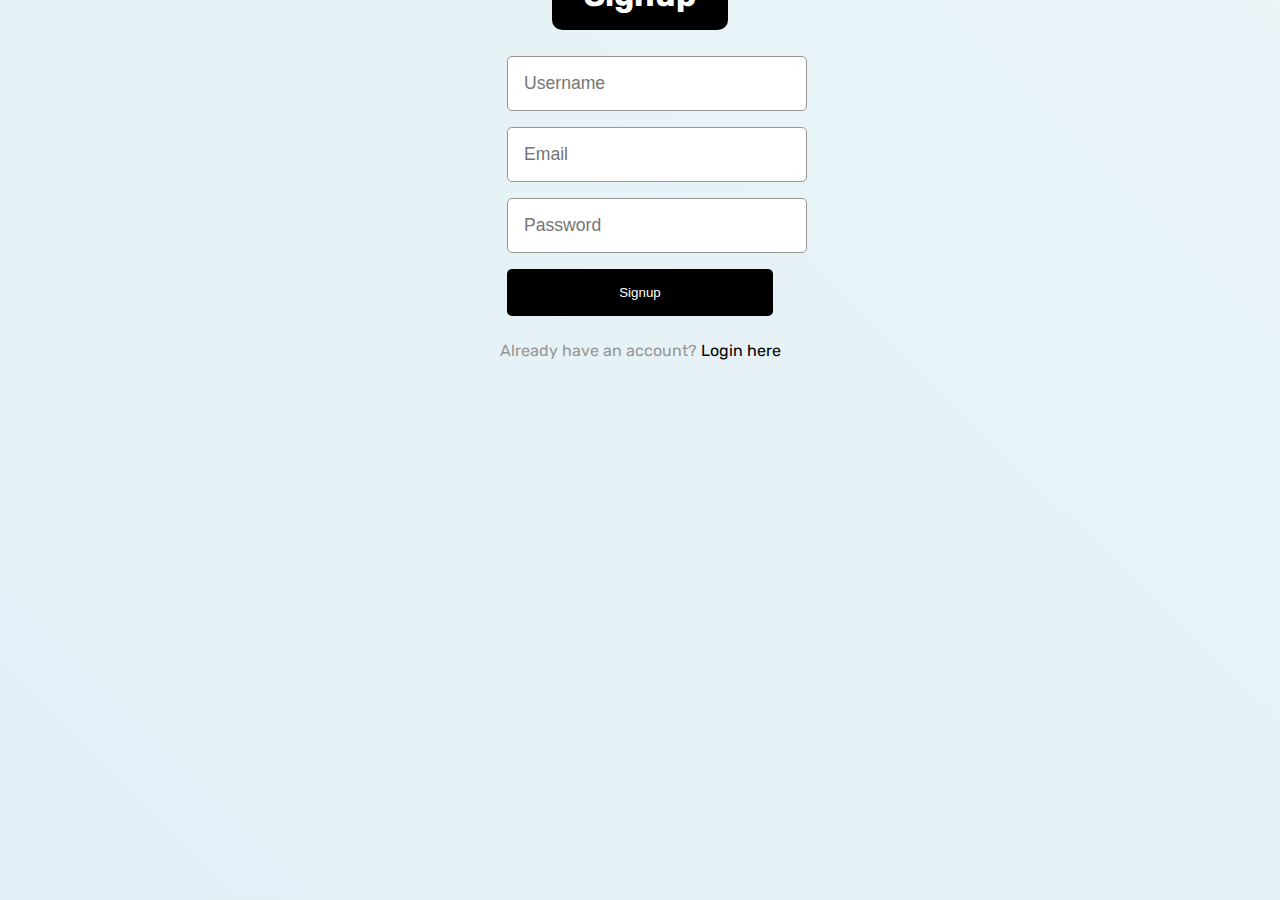
==== signup.html @ 4f63de5c "Initial commit of IPCAPTURE project" ====
<!DOCTYPE html>
<html lang="en">
<head>
  <meta charset="UTF-8">
  <meta name="description" content="Signup Page">
  <meta name="keywords" content="Signup">
  <meta name="viewport" content="width=device-width, initial-scale=1.0">
  <link rel="stylesheet" href="styles.css">
  <title>Signup</title>
</head>
<body>
  <main class="main-container">
    <section class="header-section">
      <div class="title-box">
        <h1>Signup</h1>
      </div>
      <form method="post" class="signup-form">
        <input type="text" placeholder="Username" required class="input-field username-field">
        <input type="email" placeholder="Email" required class="input-field email-field">
        <input type="password" placeholder="Password" required class="input-field password-field">
        <button type="submit" class="submit-btn">Signup</button>
      </form>
      <p>Already have an account? <a href="login.html">Login here</a></p>
    </section>
  </main>
  <script type="module" src="signup.js"></script>
</body>
</html>
---- styles.css ----
@import url("https://fonts.googleapis.com/css2?family=Rubik:wght@400;500;700&display=swap");

:root {
  --body-font: "Rubik", sans-serif;
  --white: rgb(255, 255, 255);
  --black: rgb(0, 0, 0);
  --very-dark-gray: hsl(0, 0%, 17%);
  --dark-gray: hsl(0, 0%, 59%);
}

* {
  margin: 0;
  padding: 0;
}

body {
  min-height: 100vh;
  -ms-overflow-style: none;
  scrollbar-width: none;
  overflow-y: scroll;
  box-sizing: border-box;
  font-family: var(--body-font);
  background: linear-gradient(45deg, #d4eaf4, #fcfcfa);
  background-size: 400% 400%;
  animation: gradientAnimation 15s ease infinite;
}

body::-webkit-scrollbar {
  display: none;
}

@keyframes gradientAnimation {
  0% { background-position: 0% 0%; }
  50% { background-position: 100% 100%; }
  100% { background-position: 0% 0%; }
}

.main-container {
  width: 100%;
  display: flex;
  flex-direction: column;
  justify-content: center;
  align-items: center;
  gap: 2rem;
}

.header-section {
  position: relative;
  width: 100%;
  background-image: url("images/pattern-bg.png");
  background-position: center;
  background-repeat: no-repeat;
  background-size: cover;
  text-align: center;
  display: flex;
  flex-direction: column;
  justify-content: center;
  align-items: center;
  gap: 1.6rem;
  height: 20rem;
}

.title-box {
  background-color: var(--black);
  padding: 1rem 2rem;
  border-radius: 10px;
  display: inline-block;
  animation: fadeIn 2s ease-out;
}

@keyframes fadeIn {
  from { opacity: 0; transform: translateY(-20px); }
  to { opacity: 1; transform: translateY(0); }
}

.title-box h1 {
  font-size: 2rem;
  color: var(--white);
  margin: 0;
  font-weight: 700;
}

.search-form {
  position: relative;
  display: flex;
  flex-direction: row;
  justify-content: center;
  margin-bottom: 1rem;
}

.input-field {
  cursor: text;
  width: 80%;
  max-width: 29rem;
  border-color: transparent;
  border-radius: 15px 0 0 15px;
  padding: 1.1rem;
  font-size: 18px;
  font-weight: 400;
  transition: border-color 0.3s ease, box-shadow 0.3s ease;
}

.input-field::placeholder {
  font-size: 1.1rem;
}

.input-field:focus {
  border-color: #837857;
  box-shadow: 0 0 10px rgba(255, 191, 0, 0.5);
  outline: none;
}

.submit-btn {
  border-color: transparent;
  background-color: var(--black);
  padding: 1rem;
  border-radius: 0 15px 15px 0;
  cursor: pointer;
  transition: background-color 0.3s ease, transform 0.3s ease;
}

.submit-btn:hover {
  background-color: var(--very-dark-gray);
  transform: scale(1.05);
}

.fa-angle-right {
  font-size: 1.5rem;
  color: var(--white);
}

.data-section {
  position: relative;
  z-index: 1;
  display: flex;
  flex-direction: column;
  background-color: var(--white);
  border-radius: 15px;
  width: 80%;
  justify-items: center;
  text-align: center;
  gap: 1.5rem;
  padding: 1rem;
  line-height: 1.6rem;
  box-shadow: 0px 2px 20px 0px #00000038;
}

.data-section h2 {
  color: var(--dark-gray);
  font-size: 0.8rem;
  text-transform: uppercase;
}

.data-section p {
  color: var(--very-dark-gray);
  font-size: 3vw;
  font-weight: 700;
}

.share-buttons {
  position: absolute;
  top: 2rem;
  right: 2rem;
  display: flex;
  flex-direction: column;
  z-index: 999;
}

.whatsapp-share-btn,
.gmail-share-btn {
  cursor: pointer;
  border: none;
  background: none;
  color: var(--black);
  font-size: 1rem;
  margin-bottom: 1rem;
}

.whatsapp-share-btn:hover,
.gmail-share-btn:hover {
  text-decoration: underline;
}

.map-section {
  position: relative;
  width: 100%;
  height: 40rem;
  z-index: 0;
}

#map {
  height: 100%;
}

@media (hover: hover) {
  .submit-btn:hover {
    transition: all ease-in-out 0.3s;
    background-color: var(--very-dark-gray);
  }
}

.login-container {
  display: flex;
  justify-content: center;
  align-items: center;
  height: 100vh;
  background-color: var(--very-dark-gray);
}

.login-box {
  background-color: var(--white);
  padding: 2rem;
  border-radius: 10px;
  box-shadow: 0px 2px 20px 0px #00000038;
  text-align: center;
}

.login-box h1 {
  font-size: 2rem;
  color: var(--very-dark-gray);
  margin-bottom: 1.5rem;
}

.login-form {
  display: flex;
  flex-direction: column;
  gap: 1rem;
}

.login-input {
  padding: 1rem;
  border: 1px solid var(--dark-gray);
  border-radius: 5px;
  transition: border-color 0.3s ease, box-shadow 0.3s ease;
}

.login-input:focus {
  border-color: #FFBF00;
  box-shadow: 0 0 10px rgba(255, 191, 0, 0.5);
  outline: none;
}

.login-submit-btn {
  background-color: var(--black);
  color: var(--white);
  padding: 1rem;
  border: none;
  border-radius: 5px;
  cursor: pointer;
  transition: background-color 0.3s ease, transform 0.3s ease;
}

.login-submit-btn:hover {
  background-color: var(--very-dark-gray);
  transform: scale(1.05);
}

.logout-btn {
  position: absolute;
  top: 1rem;
  right: 1rem;
  background-color: var(--black);
  color: var(--white);
  padding: 0.5rem 1rem;
  border: none;
  border-radius: 5px;
  cursor: pointer;
  transition: background-color 0.3s ease;
}

.logout-btn:hover {
  background-color: var(--very-dark-gray);
}

.signup-form, .login-form {
  display: flex;
  flex-direction: column;
  gap: 1rem;
}

.input-field {
  width: 100%;
  max-width: 29rem;
  border: 1px solid var(--dark-gray);
  border-radius: 5px;
  padding: 1rem;
}

.submit-btn {
  border: none;
  background-color: var(--black);
  color: var(--white);
  padding: 1rem;
  border-radius: 5px;
  cursor: pointer;
  transition: background-color 0.3s ease;
}

p {
  color: var(--dark-gray);
}

p a {
  color: var(--black);
  text-decoration: none;
}

p a:hover {
  text-decoration: underline;
}

/* Loading Spinner */
#preloader {
  position: fixed;
  top: 0;
  left: 0;
  width: 100%;
  height: 100%;
  background: #fff;
  display: flex;
  align-items: center;
  justify-content: center;
}

.spinner {
  border: 8px solid #f3f3f3;
  border-top: 8px solid #FF6F61;
  border-radius: 50%;
  width: 50px;
  height: 50px;
  animation: spin 1s linear infinite;
}

@keyframes spin {
  0% { transform: rotate(0deg); }
  100% { transform: rotate(360deg); }
}
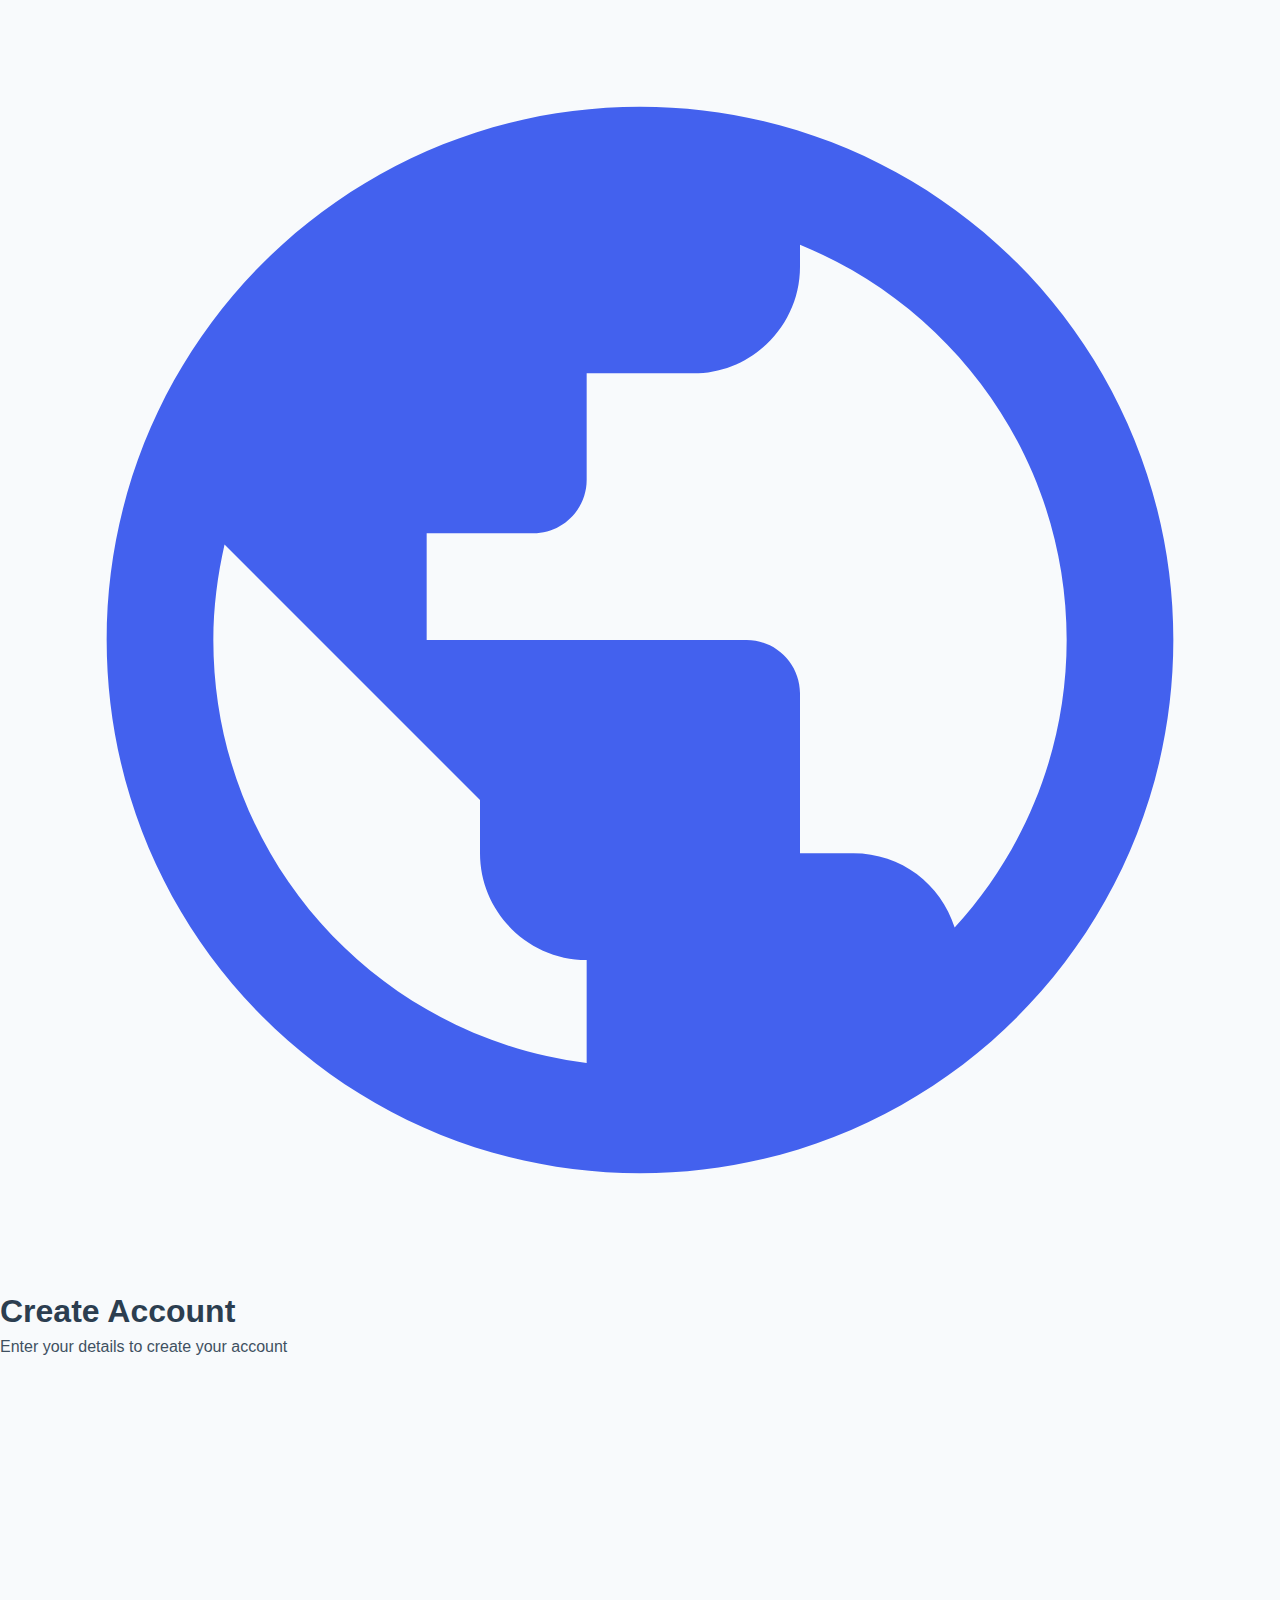
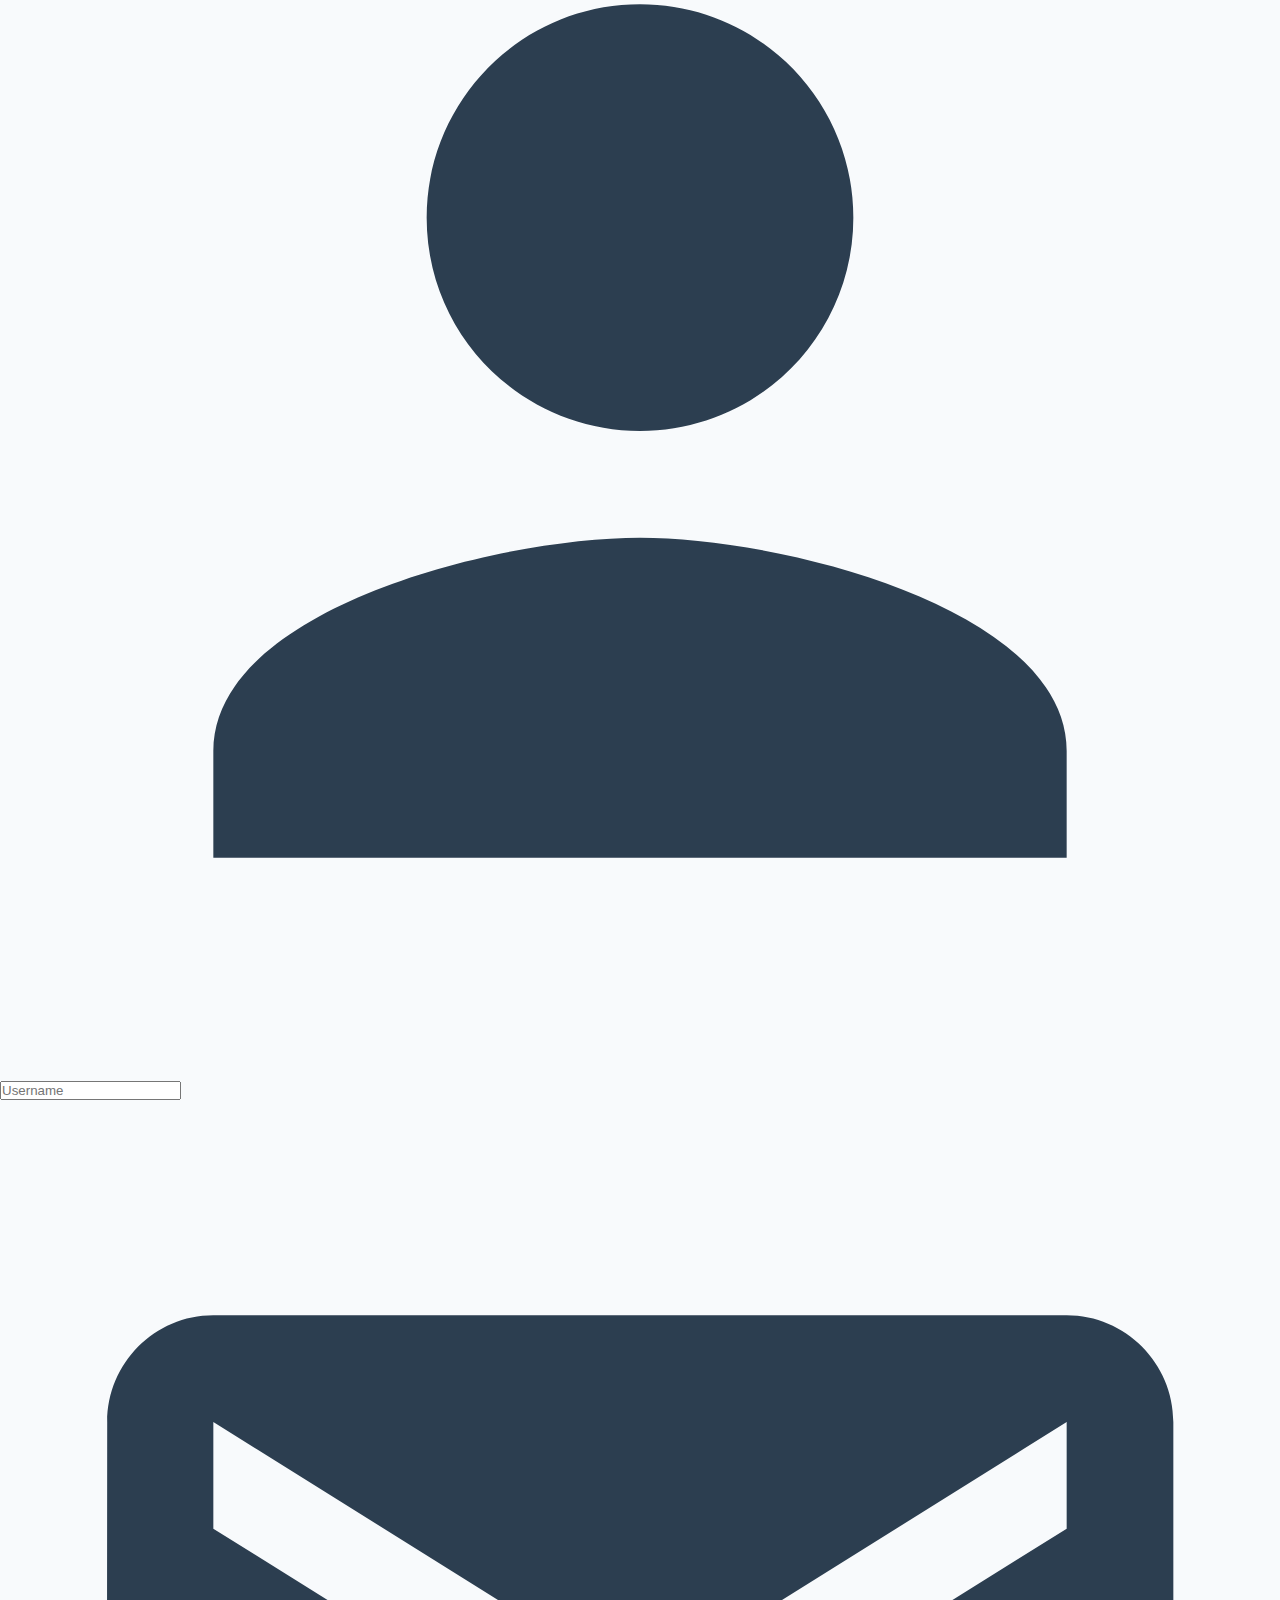
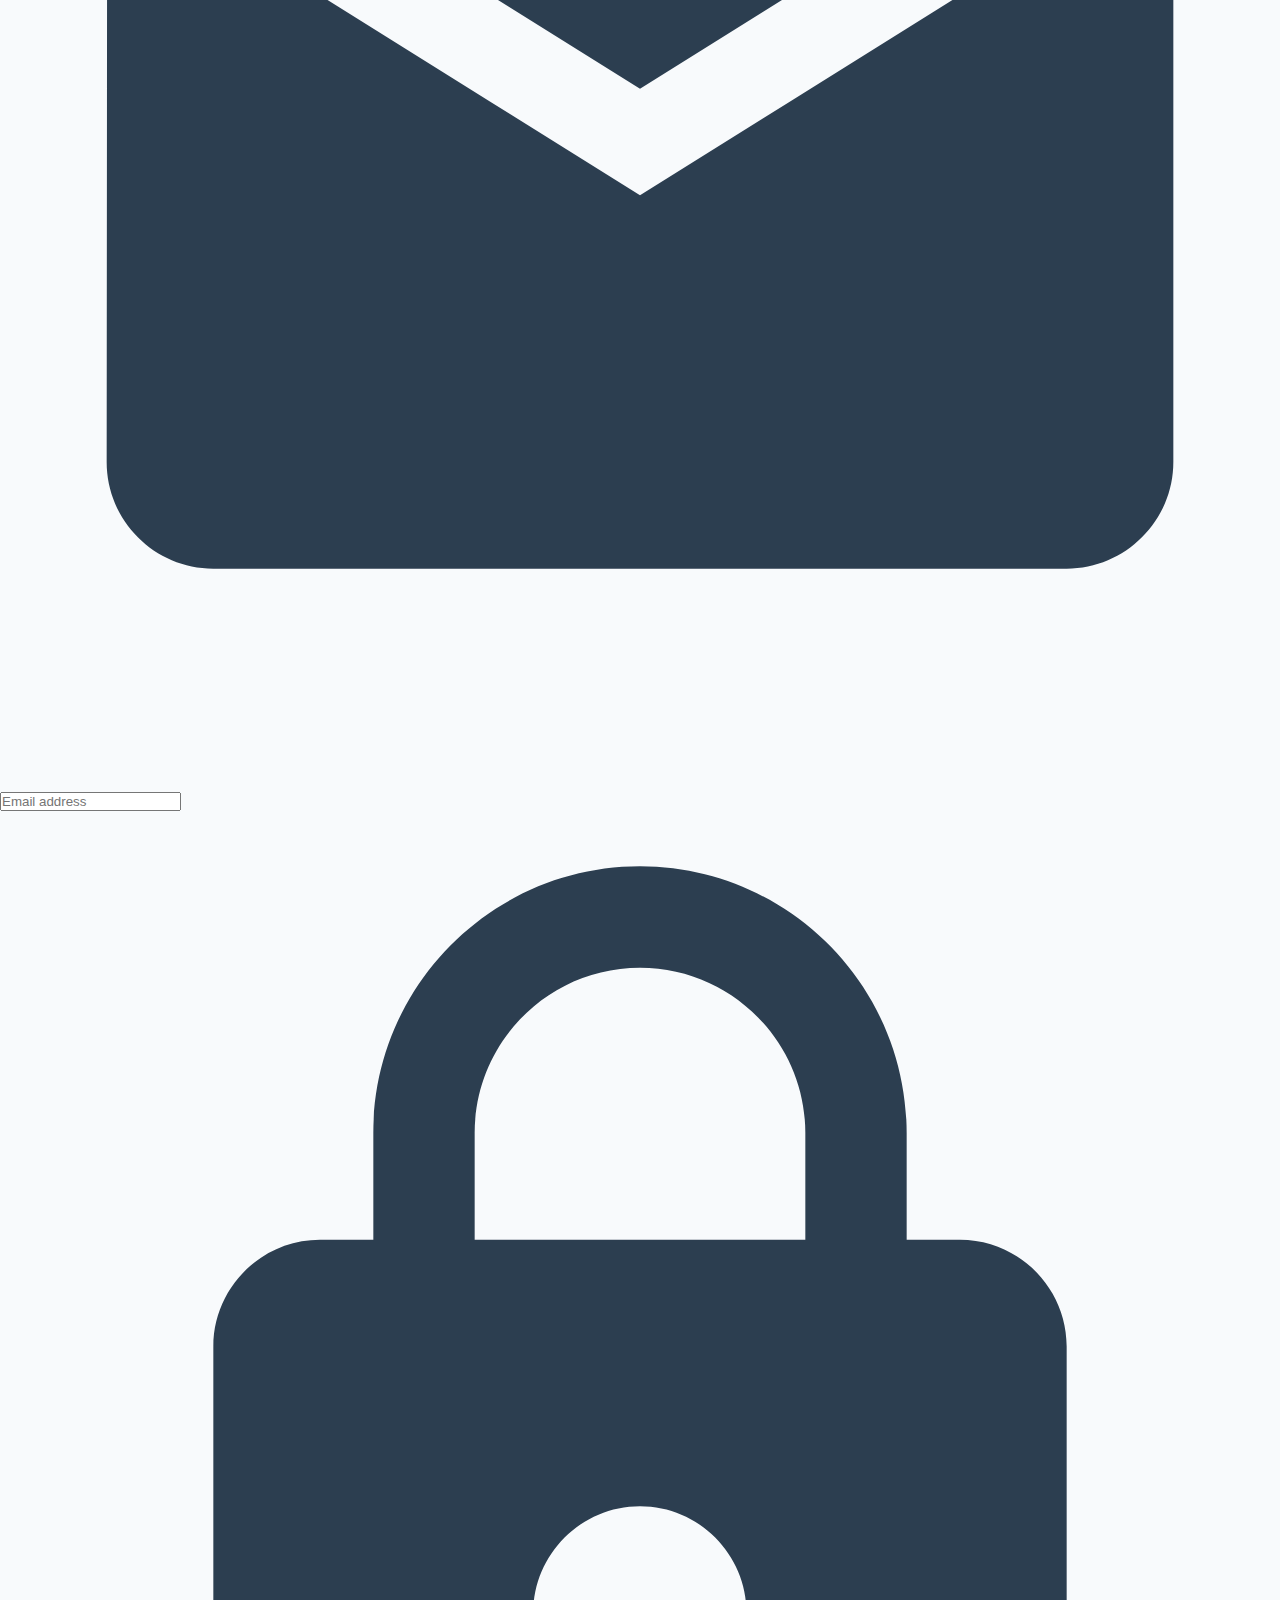
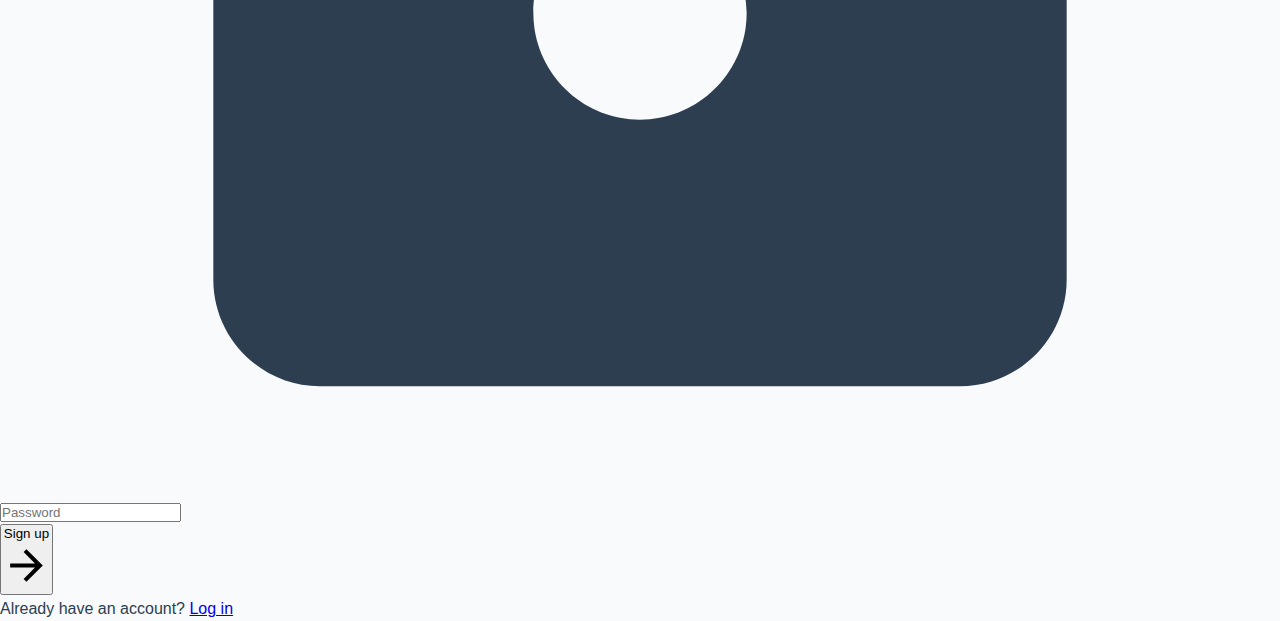
==== commit aaa0078d: "login fix" ====
--- a/signup.html
+++ b/signup.html
@@ -6,22 +6,46 @@
   <meta name="keywords" content="Signup">
   <meta name="viewport" content="width=device-width, initial-scale=1.0">
   <link rel="stylesheet" href="styles.css">
-  <title>Signup</title>
+  <title>Sign up - IP CAPTURE</title>
 </head>
 <body>
-  <main class="main-container">
-    <section class="header-section">
-      <div class="title-box">
-        <h1>Signup</h1>
+  <main class="login-container">
+    <div class="login-card">
+      <div class="logo">
+        <svg class="globe-icon" xmlns="http://www.w3.org/2000/svg" viewBox="0 0 24 24" fill="#4361EE">
+          <path d="M12 2C6.48 2 2 6.48 2 12s4.48 10 10 10 10-4.48 10-10S17.52 2 12 2zm-1 17.93c-3.95-.49-7-3.85-7-7.93 0-.62.08-1.21.21-1.79L9 15v1c0 1.1.9 2 2 2v1.93zm6.9-2.54c-.26-.81-1-1.39-1.9-1.39h-1v-3c0-.55-.45-1-1-1H8v-2h2c.55 0 1-.45 1-1V7h2c1.1 0 2-.9 2-2v-.41c2.93 1.19 5 4.06 5 7.41 0 2.08-.8 3.97-2.1 5.39z"/>
+        </svg>
       </div>
-      <form method="post" class="signup-form">
-        <input type="text" placeholder="Username" required class="input-field username-field">
-        <input type="email" placeholder="Email" required class="input-field email-field">
-        <input type="password" placeholder="Password" required class="input-field password-field">
-        <button type="submit" class="submit-btn">Signup</button>
+      <h1>Create Account</h1>
+      <p class="subtitle">Enter your details to create your account</p>
+      <form method="post" class="login-form">
+        <div class="input-group">
+          <svg class="input-icon" xmlns="http://www.w3.org/2000/svg" viewBox="0 0 24 24" fill="currentColor">
+            <path d="M12 12c2.21 0 4-1.79 4-4s-1.79-4-4-4-4 1.79-4 4 1.79 4 4 4zm0 2c-2.67 0-8 1.34-8 4v2h16v-2c0-2.66-5.33-4-8-4z"/>
+          </svg>
+          <input type="text" placeholder="Username" required class="input-field username-field">
+        </div>
+        <div class="input-group">
+          <svg class="input-icon" xmlns="http://www.w3.org/2000/svg" viewBox="0 0 24 24" fill="currentColor">
+            <path d="M20 4H4c-1.1 0-1.99.9-1.99 2L2 18c0 1.1.9 2 2 2h16c1.1 0 2-.9 2-2V6c0-1.1-.9-2-2-2zm0 4l-8 5-8-5V6l8 5 8-5v2z"/>
+          </svg>
+          <input type="email" placeholder="Email address" required class="input-field email-field">
+        </div>
+        <div class="input-group">
+          <svg class="input-icon" xmlns="http://www.w3.org/2000/svg" viewBox="0 0 24 24" fill="currentColor">
+            <path d="M18 8h-1V6c0-2.76-2.24-5-5-5S7 3.24 7 6v2H6c-1.1 0-2 .9-2 2v10c0 1.1.9 2 2 2h12c1.1 0 2-.9 2-2V10c0-1.1-.9-2-2-2zm-6 9c-1.1 0-2-.9-2-2s.9-2 2-2 2 .9 2 2-.9 2-2 2zm3.1-9H8.9V6c0-1.71 1.39-3.1 3.1-3.1 1.71 0 3.1 1.39 3.1 3.1v2z"/>
+          </svg>
+          <input type="password" placeholder="Password" required class="input-field password-field">
+        </div>
+        <button type="submit" class="login-button">
+          Sign up
+          <svg class="arrow-icon" xmlns="http://www.w3.org/2000/svg" viewBox="0 0 24 24" fill="currentColor">
+            <path d="M12 4l-1.41 1.41L16.17 11H4v2h12.17l-5.58 5.59L12 20l8-8z"/>
+          </svg>
+        </button>
       </form>
-      <p>Already have an account? <a href="login.html">Login here</a></p>
-    </section>
+      <p class="signup-text">Already have an account? <a href="login.html">Log in</a></p>
+    </div>
   </main>
   <script type="module" src="signup.js"></script>
 </body>
--- a/styles.css
+++ b/styles.css
@@ -1,9 +1,22 @@
 @import url("https://fonts.googleapis.com/css2?family=Rubik:wght@400;500;700&display=swap");
 
+/* Base Styles */
 :root {
+  --primary: #4361EE;
+  --primary-dark: #3651D4;
+  --text-primary: #2C3E50;
+  --text-secondary: #969BA0;
+  --background: #F8FAFC;
+  --white: #FFFFFF;
+  --gray-100: #F3F4F6;
+  --gray-200: #E5E7EB;
+  --gray-300: #D1D5DB;
+  --gray-400: #9CA3AF;
+  --secondary: #2D3748;
+  --success: #48BB78;
+  --error: #F56565;
+  --warning: #ECC94B;
   --body-font: "Rubik", sans-serif;
-  --white: rgb(255, 255, 255);
-  --black: rgb(0, 0, 0);
   --very-dark-gray: hsl(0, 0%, 17%);
   --dark-gray: hsl(0, 0%, 59%);
 }
@@ -11,327 +24,244 @@
 * {
   margin: 0;
   padding: 0;
+  box-sizing: border-box;
 }
 
 body {
+  font-family: -apple-system, BlinkMacSystemFont, "Segoe UI", Roboto, sans-serif;
   min-height: 100vh;
-  -ms-overflow-style: none;
-  scrollbar-width: none;
-  overflow-y: scroll;
-  box-sizing: border-box;
-  font-family: var(--body-font);
-  background: linear-gradient(45deg, #d4eaf4, #fcfcfa);
-  background-size: 400% 400%;
-  animation: gradientAnimation 15s ease infinite;
-}
-
-body::-webkit-scrollbar {
-  display: none;
-}
-
-@keyframes gradientAnimation {
-  0% { background-position: 0% 0%; }
-  50% { background-position: 100% 100%; }
-  100% { background-position: 0% 0%; }
-}
-
-.main-container {
-  width: 100%;
+  background: var(--background);
+  color: var(--text-primary);
+  line-height: 1.5;
+  -webkit-font-smoothing: antialiased;
+}
+
+.app-wrapper {
+  min-height: 100vh;
   display: flex;
   flex-direction: column;
-  justify-content: center;
-  align-items: center;
-  gap: 2rem;
-}
-
-.header-section {
-  position: relative;
-  width: 100%;
-  background-image: url("images/pattern-bg.png");
-  background-position: center;
-  background-repeat: no-repeat;
-  background-size: cover;
+}
+
+/* Header */
+.main-header {
+  background: var(--primary);
+  padding: 2rem 1.5rem 8rem;
   text-align: center;
-  display: flex;
-  flex-direction: column;
-  justify-content: center;
-  align-items: center;
-  gap: 1.6rem;
-  height: 20rem;
-}
-
-.title-box {
-  background-color: var(--black);
-  padding: 1rem 2rem;
-  border-radius: 10px;
-  display: inline-block;
-  animation: fadeIn 2s ease-out;
-}
-
-@keyframes fadeIn {
-  from { opacity: 0; transform: translateY(-20px); }
-  to { opacity: 1; transform: translateY(0); }
-}
-
-.title-box h1 {
+  color: var(--white);
+}
+
+.search-container {
+  max-width: 800px;
+  margin: 0 auto;
+}
+
+.search-container h1 {
   font-size: 2rem;
-  color: var(--white);
-  margin: 0;
-  font-weight: 700;
+  margin-bottom: 0.5rem;
+}
+
+.subtitle {
+  margin-bottom: 2rem;
+  opacity: 0.9;
 }
 
 .search-form {
   position: relative;
-  display: flex;
-  flex-direction: row;
-  justify-content: center;
-  margin-bottom: 1rem;
-}
-
-.input-field {
-  cursor: text;
-  width: 80%;
-  max-width: 29rem;
-  border-color: transparent;
-  border-radius: 15px 0 0 15px;
-  padding: 1.1rem;
-  font-size: 18px;
-  font-weight: 400;
-  transition: border-color 0.3s ease, box-shadow 0.3s ease;
-}
-
-.input-field::placeholder {
-  font-size: 1.1rem;
-}
-
-.input-field:focus {
-  border-color: #837857;
-  box-shadow: 0 0 10px rgba(255, 191, 0, 0.5);
+  max-width: 600px;
+  margin: 0 auto;
+}
+
+.search-input-group {
+  display: flex;
+  gap: 1rem;
+  background: var(--white);
+  padding: 0.5rem;
+  border-radius: 12px;
+  box-shadow: 0 4px 6px rgba(0, 0, 0, 0.1);
+}
+
+.search-input {
+  flex: 1;
+  border: none;
+  padding: 0.75rem 1rem 0.75rem 2.5rem;
+  font-size: 1rem;
+  border-radius: 8px;
+}
+
+.search-input:focus {
   outline: none;
 }
 
-.submit-btn {
-  border-color: transparent;
-  background-color: var(--black);
-  padding: 1rem;
-  border-radius: 0 15px 15px 0;
+.search-icon {
+  position: absolute;
+  left: 1rem;
+  top: 50%;
+  transform: translateY(-50%);
+  color: var(--gray-400);
+}
+
+.search-button {
+  background: var(--primary-dark);
+  color: var(--white);
+  border: none;
+  padding: 0.75rem 1.5rem;
+  border-radius: 8px;
+  font-weight: 500;
+  display: flex;
+  align-items: center;
+  gap: 0.5rem;
   cursor: pointer;
-  transition: background-color 0.3s ease, transform 0.3s ease;
-}
-
-.submit-btn:hover {
-  background-color: var(--very-dark-gray);
-  transform: scale(1.05);
-}
-
-.fa-angle-right {
-  font-size: 1.5rem;
-  color: var(--white);
-}
-
-.data-section {
+  transition: background-color 0.2s ease;
+}
+
+.search-button:hover {
+  background: var(--primary);
+}
+
+/* Info Panel */
+.info-panel {
+  display: flex;
+  justify-content: space-between;
+  max-width: 1100px;
+  margin: -4rem auto 2rem;
+  background: var(--white);
+  padding: 2rem;
+  border-radius: 12px;
+  box-shadow: 0 4px 6px rgba(0, 0, 0, 0.1);
+  position: relative;
+  z-index: 2;
+}
+
+.info-card {
+  flex: 1;
+  padding: 0 1.5rem;
+}
+
+.divider {
+  width: 1px;
+  background: var(--gray-200);
+  margin: 0 1rem;
+}
+
+.info-card h2 {
+  color: var(--text-secondary);
+  font-size: 0.75rem;
+  font-weight: 700;
+  letter-spacing: 0.1em;
+  margin-bottom: 0.75rem;
+}
+
+.info-card p {
+  color: var(--text-primary);
+  font-size: 1.25rem;
+  font-weight: 500;
+}
+
+/* Map */
+.map-wrapper {
+  flex: 1;
   position: relative;
   z-index: 1;
-  display: flex;
-  flex-direction: column;
-  background-color: var(--white);
-  border-radius: 15px;
-  width: 80%;
-  justify-items: center;
-  text-align: center;
-  gap: 1.5rem;
-  padding: 1rem;
-  line-height: 1.6rem;
-  box-shadow: 0px 2px 20px 0px #00000038;
-}
-
-.data-section h2 {
-  color: var(--dark-gray);
-  font-size: 0.8rem;
-  text-transform: uppercase;
-}
-
-.data-section p {
-  color: var(--very-dark-gray);
-  font-size: 3vw;
-  font-weight: 700;
-}
-
-.share-buttons {
-  position: absolute;
-  top: 2rem;
-  right: 2rem;
-  display: flex;
-  flex-direction: column;
-  z-index: 999;
-}
-
-.whatsapp-share-btn,
-.gmail-share-btn {
-  cursor: pointer;
-  border: none;
-  background: none;
-  color: var(--black);
-  font-size: 1rem;
-  margin-bottom: 1rem;
-}
-
-.whatsapp-share-btn:hover,
-.gmail-share-btn:hover {
-  text-decoration: underline;
-}
-
-.map-section {
-  position: relative;
-  width: 100%;
-  height: 40rem;
-  z-index: 0;
+  min-height: 500px;
 }
 
 #map {
   height: 100%;
-}
-
-@media (hover: hover) {
-  .submit-btn:hover {
-    transition: all ease-in-out 0.3s;
-    background-color: var(--very-dark-gray);
-  }
-}
-
-.login-container {
-  display: flex;
-  justify-content: center;
-  align-items: center;
-  height: 100vh;
-  background-color: var(--very-dark-gray);
-}
-
-.login-box {
-  background-color: var(--white);
-  padding: 2rem;
-  border-radius: 10px;
-  box-shadow: 0px 2px 20px 0px #00000038;
-  text-align: center;
-}
-
-.login-box h1 {
-  font-size: 2rem;
-  color: var(--very-dark-gray);
-  margin-bottom: 1.5rem;
-}
-
-.login-form {
-  display: flex;
-  flex-direction: column;
-  gap: 1rem;
-}
-
-.login-input {
-  padding: 1rem;
-  border: 1px solid var(--dark-gray);
-  border-radius: 5px;
-  transition: border-color 0.3s ease, box-shadow 0.3s ease;
-}
-
-.login-input:focus {
-  border-color: #FFBF00;
-  box-shadow: 0 0 10px rgba(255, 191, 0, 0.5);
-  outline: none;
-}
-
-.login-submit-btn {
-  background-color: var(--black);
-  color: var(--white);
-  padding: 1rem;
-  border: none;
-  border-radius: 5px;
-  cursor: pointer;
-  transition: background-color 0.3s ease, transform 0.3s ease;
-}
-
-.login-submit-btn:hover {
-  background-color: var(--very-dark-gray);
-  transform: scale(1.05);
-}
-
-.logout-btn {
+  width: 100%;
+  position: absolute;
+  top: 0;
+  left: 0;
+}
+
+/* Share Buttons */
+.share-buttons {
   position: absolute;
   top: 1rem;
   right: 1rem;
-  background-color: var(--black);
-  color: var(--white);
-  padding: 0.5rem 1rem;
+  display: flex;
+  gap: 0.75rem;
+  z-index: 400;
+}
+
+.share-btn {
+  display: flex;
+  align-items: center;
+  gap: 0.5rem;
+  padding: 0.75rem 1rem;
+  background: var(--white);
   border: none;
-  border-radius: 5px;
+  border-radius: 8px;
+  font-size: 0.875rem;
+  color: var(--text-primary);
   cursor: pointer;
-  transition: background-color 0.3s ease;
-}
-
-.logout-btn:hover {
-  background-color: var(--very-dark-gray);
-}
-
-.signup-form, .login-form {
-  display: flex;
-  flex-direction: column;
-  gap: 1rem;
-}
-
-.input-field {
-  width: 100%;
-  max-width: 29rem;
-  border: 1px solid var(--dark-gray);
-  border-radius: 5px;
-  padding: 1rem;
-}
-
-.submit-btn {
-  border: none;
-  background-color: var(--black);
-  color: var(--white);
-  padding: 1rem;
-  border-radius: 5px;
-  cursor: pointer;
-  transition: background-color 0.3s ease;
-}
-
-p {
-  color: var(--dark-gray);
-}
-
-p a {
-  color: var(--black);
-  text-decoration: none;
-}
-
-p a:hover {
-  text-decoration: underline;
-}
-
-/* Loading Spinner */
-#preloader {
-  position: fixed;
-  top: 0;
-  left: 0;
-  width: 100%;
-  height: 100%;
-  background: #fff;
-  display: flex;
-  align-items: center;
-  justify-content: center;
-}
-
-.spinner {
-  border: 8px solid #f3f3f3;
-  border-top: 8px solid #FF6F61;
-  border-radius: 50%;
-  width: 50px;
-  height: 50px;
-  animation: spin 1s linear infinite;
-}
-
-@keyframes spin {
-  0% { transform: rotate(0deg); }
-  100% { transform: rotate(360deg); }
-}
+  transition: all 0.2s ease;
+  box-shadow: 0 2px 4px rgba(0, 0, 0, 0.1);
+}
+
+.share-btn:hover {
+  transform: translateY(-1px);
+  box-shadow: 0 4px 6px rgba(0, 0, 0, 0.1);
+}
+
+/* Responsive Design */
+@media (max-width: 1024px) {
+  .info-panel {
+    margin: -4rem 1rem 2rem;
+  }
+}
+
+@media (max-width: 768px) {
+  .info-panel {
+    flex-direction: column;
+    gap: 1.5rem;
+    padding: 1.5rem;
+  }
+
+  .divider {
+    width: 100%;
+    height: 1px;
+    margin: 0.5rem 0;
+  }
+
+  .info-card {
+    padding: 0;
+    text-align: center;
+  }
+
+  .share-buttons {
+    position: static;
+    margin: 1rem;
+    justify-content: center;
+  }
+}
+
+@media (max-width: 480px) {
+  .main-header {
+    padding: 1.5rem 1rem 6rem;
+  }
+
+  .search-input-group {
+    flex-direction: column;
+  }
+
+  .search-button {
+    width: 100%;
+    justify-content: center;
+  }
+}
+
+/* Animations */
+@keyframes fadeIn {
+  from {
+    opacity: 0;
+    transform: translateY(10px);
+  }
+  to {
+    opacity: 1;
+    transform: translateY(0);
+  }
+}
+
+.info-card {
+  animation: fadeIn 0.3s ease-out;
+}
